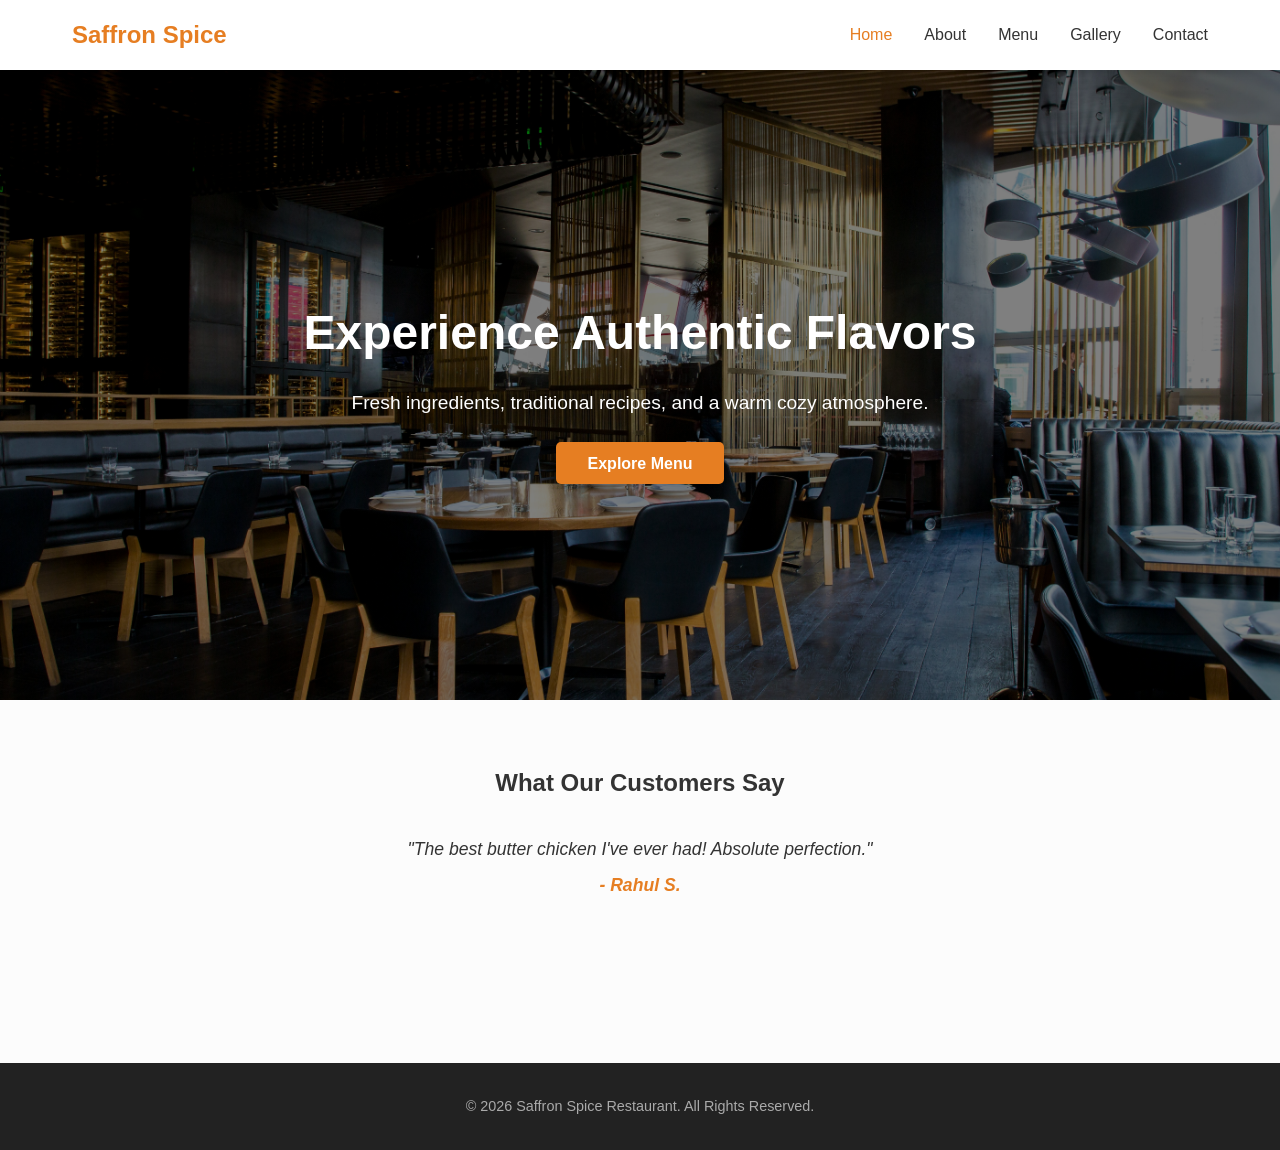
==== index.html @ 0c941eed "Complete Saffron Spice restaurant website frontend" ====
<!DOCTYPE html>
<html lang="en">
<head>
  <meta charset="UTF-8">
  <meta name="viewport" content="width=device-width, initial-scale=1.0">
  <title>Saffron Spice - Home</title>
  <link rel="stylesheet" href="Css/style.css">
</head>
<body>

  <header>
    <nav>
      <div class="logo">Saffron Spice</div>
      <ul class="nav-links">
        <li><a href="index.html" class="active">Home</a></li>
        <li><a href="about.html">About</a></li>
        <li><a href="menu.html">Menu</a></li>
        <li><a href="gallery.html">Gallery</a></li>
        <li><a href="contact.html">Contact</a></li>
      </ul>
      <div class="hamburger">&#9776;</div>
    </nav>
  </header>

  <main>
    <section class="hero" style="background: linear-gradient(rgba(0,0,0,0.5), rgba(0,0,0,0.5)), url('images/Resturent.png') center/cover; ">
      <div class="hero-content">
        <h1>Experience Authentic Flavors</h1>
        <p>Fresh ingredients, traditional recipes, and a warm cozy atmosphere.</p>
        <a href="menu.html" class="btn-primary">Explore Menu</a>
      </div>
    </section>


    <section class="testimonials">
      <h2>What Our Customers Say</h2>
      <div class="testimonial-container">
        <div class="testimonial-slide active">
          <p>"The best butter chicken I've ever had! Absolute perfection."</p>
          <span>- Rahul S.</span>
        </div>
        <div class="testimonial-slide">
          <p>"Amazing ambiance and wonderful service. Highly recommended!"</p>
          <span>- Priya M.</span>
        </div>
      </div>
    </section>
  </main>

  <footer>
    <p>&copy; 2026 Saffron Spice Restaurant. All Rights Reserved.</p>
  </footer>

  <script src="js/main.js"></script>
</body>
</html>
---- Css/style.css ----
:root {
  --primary-color: #e67e22;
  --primary-dark: #d35400;
  --text-color: #333333;
  --bg-color: #fcfcfc;
  --white: #ffffff;
  --transition: all 0.3s ease-in-out;
}

* {
  margin: 0;
  padding: 0;
  box-sizing: border-box;
}

body {
  font-family: 'Segoe UI', Tahoma, Geneva, Verdana, sans-serif;
  color: var(--text-color);
  background-color: var(--bg-color);
  line-height: 1.6;
  display: flex;
  flex-direction: column;
  min-height: 100vh;
}

main {
  flex: 1;
}

header {
  background: var(--white);
  box-shadow: 0 2px 5px rgba(0, 0, 0, 0.1);
  position: sticky;
  top: 0;
  z-index: 1000;
}

nav {
  display: flex;
  justify-content: space-between;
  align-items: center;
  max-width: 1200px;
  margin: 0 auto;
  padding: 1rem 2rem;
}

.logo {
  font-size: 1.5rem;
  font-weight: bold;
  color: var(--primary-color);
}

.nav-links {
  display: flex;
  list-style: none;
  gap: 2rem;
}

.nav-links a {
  text-decoration: none;
  color: var(--text-color);
  font-weight: 500;
  transition: var(--transition);
}

.nav-links a:hover, 
.nav-links a.active {
  color: var(--primary-color);
}

.hamburger {
  display: none;
  cursor: pointer;
  font-size: 1.8rem;
}

/* Hero Section */
.hero {
  background: linear-gradient(rgba(0, 0, 0, 0.5), rgba(0, 0, 0, 0.5)), url('../images/hero-bg.jpg') center/cover;
  height: 70vh;
  display: flex;
  align-items: center;
  justify-content: center;
  text-align: center;
  color: var(--white);
  padding: 0 1rem;
}

.hero-content h1 {
  font-size: 3rem;
  margin-bottom: 1rem;
}

.hero-content p {
  font-size: 1.2rem;
  margin-bottom: 2rem;
}

.btn-primary {
  background: var(--primary-color);
  color: var(--white);
  padding: 0.8rem 2rem;
  text-decoration: none;
  border-radius: 5px;
  font-weight: bold;
  transition: var(--transition);
}

.btn-primary:hover {
  background: var(--primary-dark);
}

/* Testimonials */
.testimonials {
  max-width: 800px;
  margin: 4rem auto;
  text-align: center;
  padding: 0 1rem;
}

.testimonials h2 {
  margin-bottom: 2rem;
}

.testimonial-container {
  position: relative;
  min-height: 100px;
}

.testimonial-slide {
  display: none;
  font-size: 1.1rem;
  font-style: italic;
}

.testimonial-slide.active {
  display: block;
}

.testimonial-slide span {
  display: block;
  margin-top: 0.5rem;
  font-weight: bold;
  color: var(--primary-color);
}

/* Footer */
footer {
  background: #222;
  color: var(--white);
  text-align: center;
  padding: 2rem 1rem;
  margin-top: 4rem;
}

footer p {
  font-size: 0.9rem;
  color: #aaa;
}

/* Responsive Styles for Mobile */
@media (max-width: 768px) {
  .nav-links {
    position: absolute;
    top: 70px;
    right: -100%;
    flex-direction: column;
    background: var(--white);
    width: 100%;
    text-align: center;
    padding: 2rem 0;
    box-shadow: 0 5px 10px rgba(0, 0, 0, 0.1);
    transition: var(--transition);
  }

  .nav-links.active {
    right: 0;
  }

  .hamburger {
    display: block;
  }

  .hero-content h1 {
    font-size: 2.2rem;
  }
}
.menu-card, .gallery-grid img {
  transition: transform 0.3s ease, box-shadow 0.3s ease;
}

.menu-card:hover, .gallery-grid img:hover {
  transform: translateY(-5px);
  box-shadow: 0 8px 20px rgba(0, 0, 0, 0.15);
}
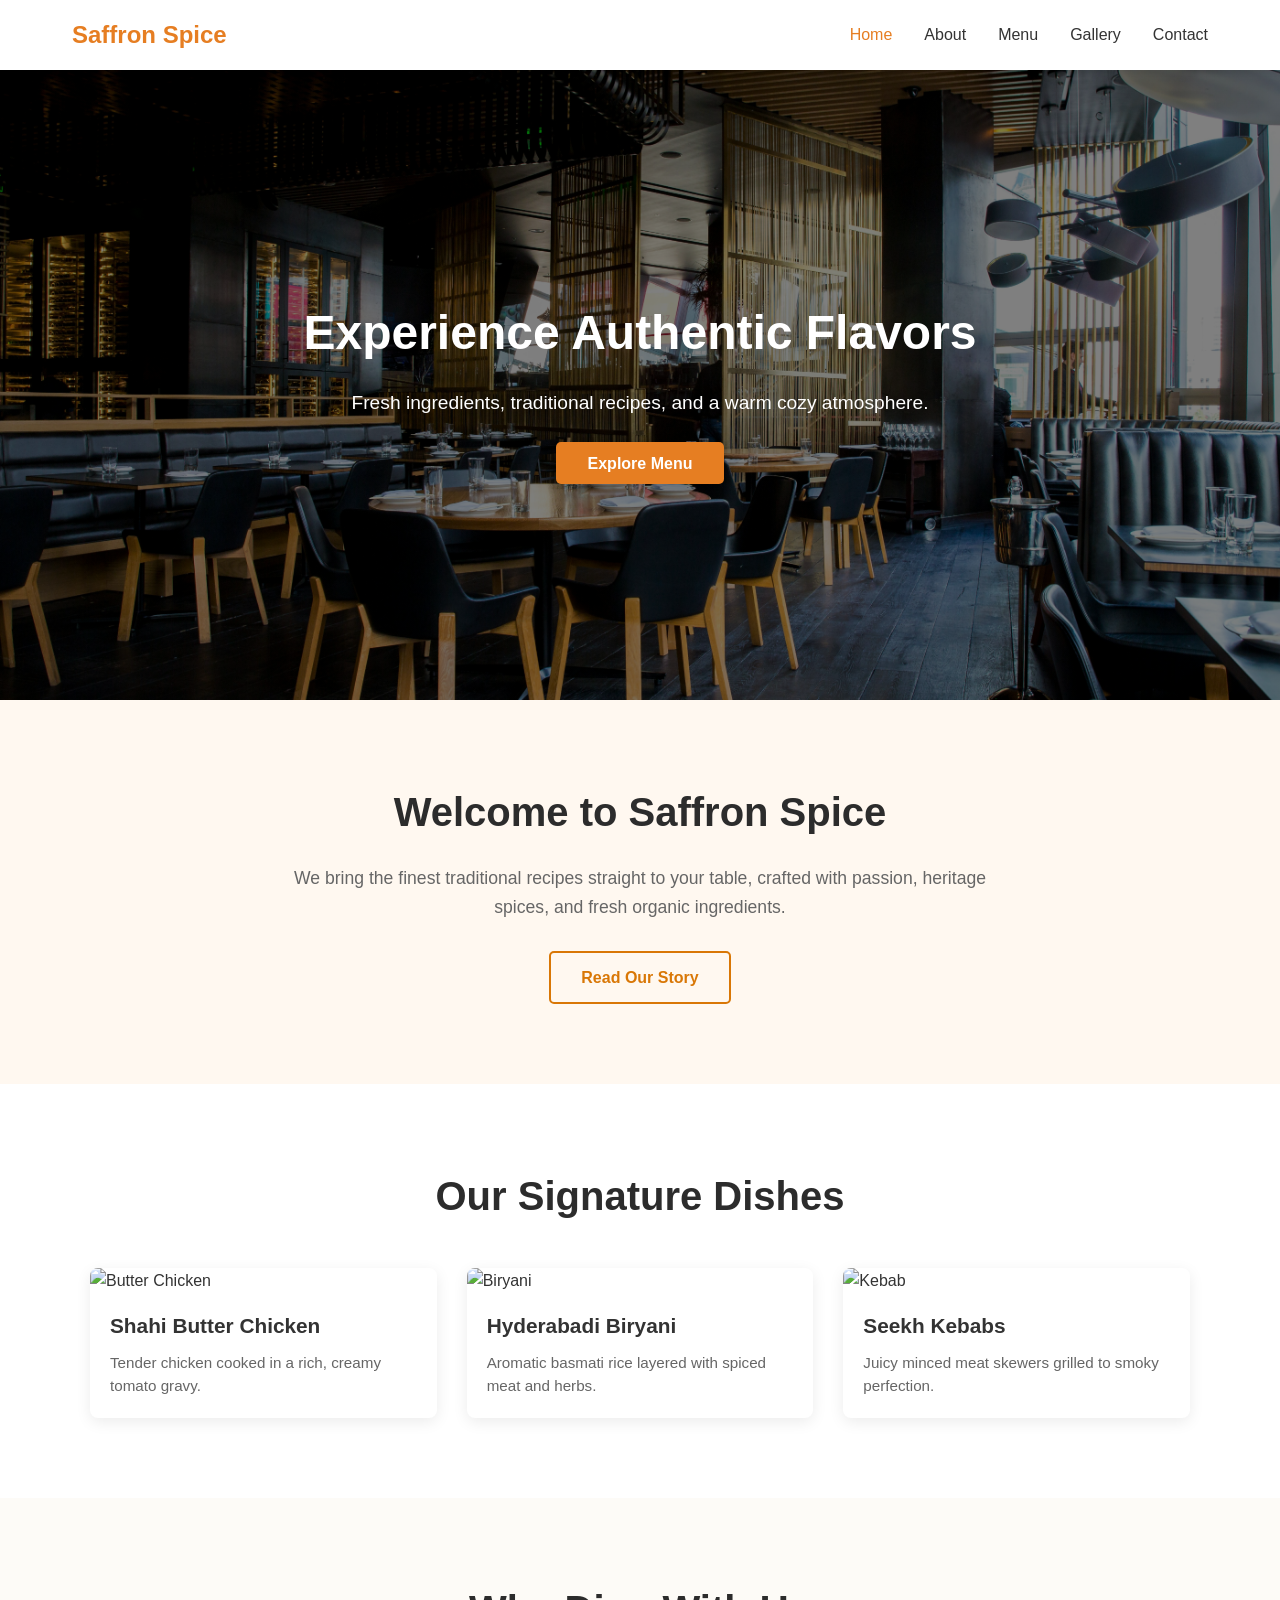
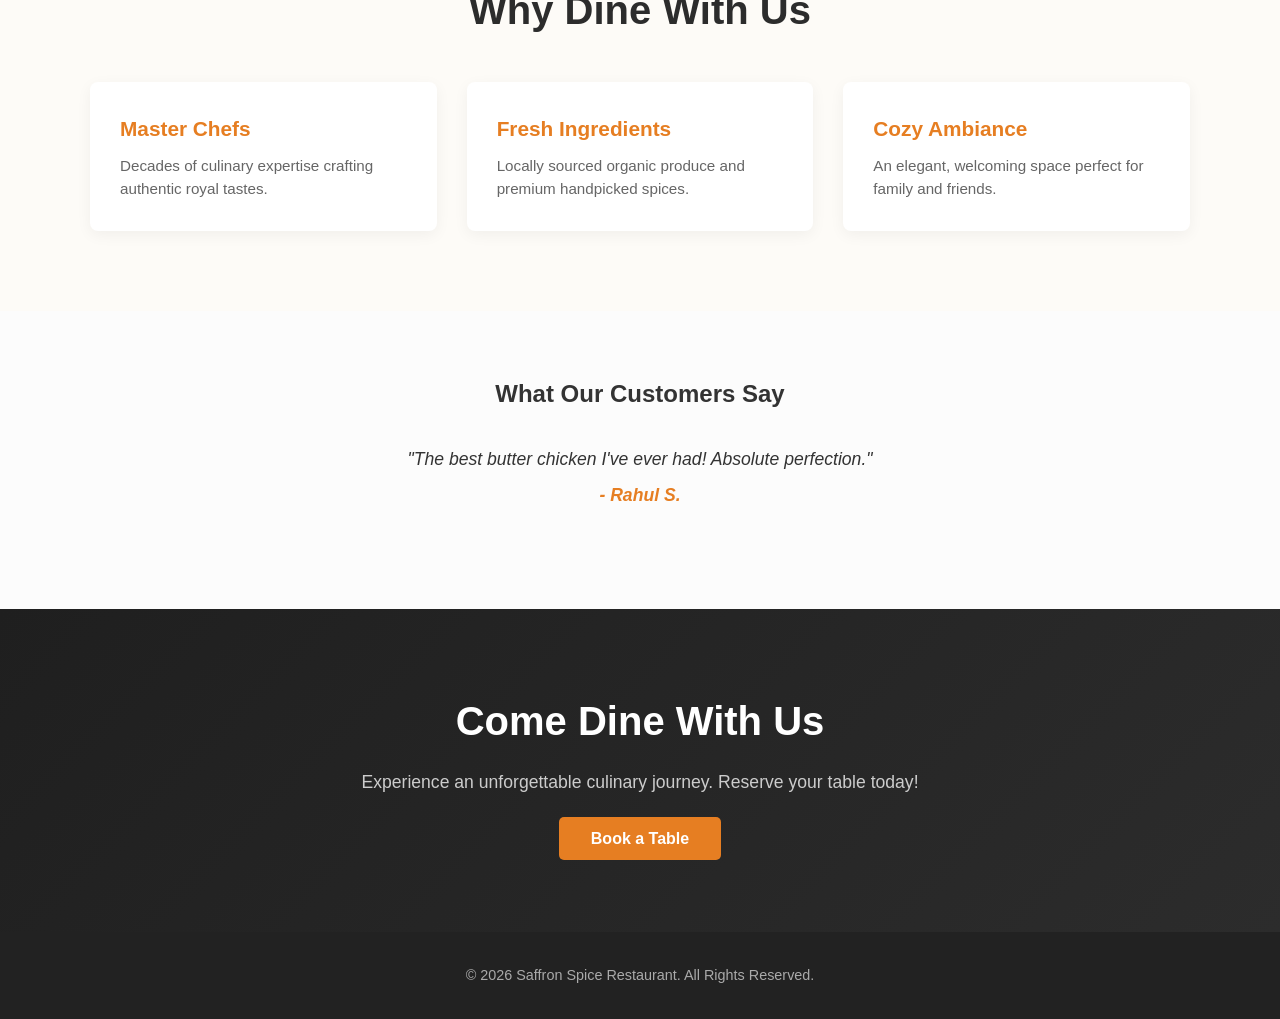
==== commit 3144245e: "Updated homepage layout, added sections and styling" ====
--- a/index.html
+++ b/index.html
@@ -23,7 +23,7 @@
   </header>
 
   <main>
-    <section class="hero" style="background: linear-gradient(rgba(0,0,0,0.5), rgba(0,0,0,0.5)), url('images/Resturent.png') center/cover; ">
+    <section class="hero" style="background: linear-gradient(rgba(0, 0, 0, 0.5), rgba(0, 0, 0, 0.5)), url('images/Resturent.png') center/cover;">
       <div class="hero-content">
         <h1>Experience Authentic Flavors</h1>
         <p>Fresh ingredients, traditional recipes, and a warm cozy atmosphere.</p>
@@ -31,6 +31,54 @@
       </div>
     </section>
 
+    <section class="about-teaser">
+      <div class="about-content">
+        <h2>Welcome to Saffron Spice</h2>
+        <p>We bring the finest traditional recipes straight to your table, crafted with passion, heritage spices, and fresh organic ingredients.</p>
+        <a href="about.html" class="btn-secondary">Read Our Story</a>
+      </div>
+    </section>
+
+    <section class="featured-dishes">
+      <h2>Our Signature Dishes</h2>
+      <div class="dish-grid">
+        <div class="dish-card">
+          <img src="images/dish1.jpg" alt="Butter Chicken">
+          <h3>Shahi Butter Chicken</h3>
+          <p>Tender chicken cooked in a rich, creamy tomato gravy.</p>
+        </div>
+        <div class="dish-card">
+          <img src="images/dish2.jpg" alt="Biryani">
+          <h3>Hyderabadi Biryani</h3>
+          <p>Aromatic basmati rice layered with spiced meat and herbs.</p>
+        </div>
+        <div class="dish-card">
+          <img src="images/dish3.jpg" alt="Kebab">
+          <h3>Seekh Kebabs</h3>
+          <p>Juicy minced meat skewers grilled to smoky perfection.</p>
+        </div>
+      </div>
+    </section>
+
+    <section class="why-choose-us">
+      <div class="features-container">
+        <h2>Why Dine With Us</h2>
+        <div class="features-grid">
+          <div class="feature-item">
+            <h3>Master Chefs</h3>
+            <p>Decades of culinary expertise crafting authentic royal tastes.</p>
+          </div>
+          <div class="feature-item">
+            <h3>Fresh Ingredients</h3>
+            <p>Locally sourced organic produce and premium handpicked spices.</p>
+          </div>
+          <div class="feature-item">
+            <h3>Cozy Ambiance</h3>
+            <p>An elegant, welcoming space perfect for family and friends.</p>
+          </div>
+        </div>
+      </div>
+    </section>
 
     <section class="testimonials">
       <h2>What Our Customers Say</h2>
@@ -45,12 +93,20 @@
         </div>
       </div>
     </section>
+
+    <section class="cta-reservation">
+      <div class="cta-content">
+        <h2>Come Dine With Us</h2>
+        <p>Experience an unforgettable culinary journey. Reserve your table today!</p>
+        <a href="contact.html" class="btn-primary">Book a Table</a>
+      </div>
+    </section>
   </main>
 
   <footer>
     <p>&copy; 2026 Saffron Spice Restaurant. All Rights Reserved.</p>
   </footer>
 
-  <script src="js/main.js"></script>
+  <script src="main.js"></script>
 </body>
 </html>
--- a/Css/style.css
+++ b/Css/style.css
@@ -74,7 +74,6 @@
   font-size: 1.8rem;
 }
 
-/* Hero Section */
 .hero {
   background: linear-gradient(rgba(0, 0, 0, 0.5), rgba(0, 0, 0, 0.5)), url('../images/hero-bg.jpg') center/cover;
   height: 70vh;
@@ -110,7 +109,6 @@
   background: var(--primary-dark);
 }
 
-/* Testimonials */
 .testimonials {
   max-width: 800px;
   margin: 4rem auto;
@@ -144,13 +142,12 @@
   color: var(--primary-color);
 }
 
-/* Footer */
 footer {
   background: #222;
   color: var(--white);
   text-align: center;
   padding: 2rem 1rem;
-  margin-top: 4rem;
+  margin-top: 0;
 }
 
 footer p {
@@ -158,7 +155,6 @@
   color: #aaa;
 }
 
-/* Responsive Styles for Mobile */
 @media (max-width: 768px) {
   .nav-links {
     position: absolute;
@@ -185,6 +181,7 @@
     font-size: 2.2rem;
   }
 }
+
 .menu-card, .gallery-grid img {
   transition: transform 0.3s ease, box-shadow 0.3s ease;
 }
@@ -192,4 +189,223 @@
 .menu-card:hover, .gallery-grid img:hover {
   transform: translateY(-5px);
   box-shadow: 0 8px 20px rgba(0, 0, 0, 0.15);
+}
+
+.about-teaser {
+  padding: 80px 20px;
+  background-color: #fff8f0;
+  text-align: center;
+}
+
+.about-teaser .about-content {
+  max-width: 700px;
+  margin: 0 auto;
+}
+
+.about-teaser h2 {
+  font-size: 2.5rem;
+  color: #2c2c2c;
+  margin-bottom: 20px;
+}
+
+.about-teaser p {
+  font-size: 1.1rem;
+  color: #666;
+  line-height: 1.6;
+  margin-bottom: 30px;
+}
+
+.btn-secondary {
+  display: inline-block;
+  padding: 12px 30px;
+  background-color: transparent;
+  color: #d97706;
+  border: 2px solid #d97706;
+  text-decoration: none;
+  font-weight: bold;
+  border-radius: 5px;
+  transition: all 0.3s ease;
+}
+
+.btn-secondary:hover {
+  background-color: #d97706;
+  color: #fff;
+}
+
+.featured-dishes {
+  padding: 80px 20px;
+  background-color: #ffffff;
+  text-align: center;
+}
+
+.featured-dishes h2 {
+  font-size: 2.5rem;
+  color: #2c2c2c;
+  margin-bottom: 40px;
+}
+
+.dish-grid {
+  display: grid;
+  grid-template-columns: repeat(auto-fit, minmax(280px, 1fr));
+  gap: 30px;
+  max-width: 1100px;
+  margin: 0 auto;
+}
+
+.dish-card {
+  background: #fff;
+  border-radius: 8px;
+  overflow: hidden;
+  box-shadow: 0 4px 15px rgba(0, 0, 0, 0.08);
+  transition: transform 0.3s ease;
+  text-align: left;
+}
+
+.dish-card:hover {
+  transform: translateY(-5px);
+}
+
+.dish-card img {
+  width: 100%;
+  height: 200px;
+  object-fit: cover;
+}
+
+.dish-card h3 {
+  font-size: 1.3rem;
+  color: #333;
+  margin: 15px 20px 10px 20px;
+}
+
+.dish-card p {
+  font-size: 0.95rem;
+  color: #666;
+  margin: 0 20px 20px 20px;
+  line-height: 1.5;
+}
+
+.why-choose-us {
+  padding: 80px 20px;
+  background-color: #fdfbf7;
+  text-align: center;
+}
+
+.features-container {
+  max-width: 1100px;
+  margin: 0 auto;
+}
+
+.why-choose-us h2 {
+  font-size: 2.5rem;
+  color: #2c2c2c;
+  margin-bottom: 40px;
+}
+
+.features-grid {
+  display: grid;
+  grid-template-columns: repeat(auto-fit, minmax(280px, 1fr));
+  gap: 30px;
+}
+
+.feature-item {
+  background: #ffffff;
+  padding: 30px;
+  border-radius: 8px;
+  box-shadow: 0 4px 15px rgba(0, 0, 0, 0.05);
+  text-align: left;
+  transition: transform 0.3s ease;
+}
+
+.feature-item:hover {
+  transform: translateY(-5px);
+}
+
+.feature-item h3 {
+  font-size: 1.3rem;
+  color: var(--primary-color);
+  margin-bottom: 10px;
+}
+
+.feature-item p {
+  font-size: 0.95rem;
+  color: #666;
+  line-height: 1.5;
+}
+
+.cta-reservation {
+  padding: 80px 20px;
+  text-align: center;
+  color: #ffffff;
+  background: linear-gradient(135deg, #1f1f1f 0%, #2c2c2c 100%);
+  margin-bottom: 0;
+}
+
+.cta-content {
+  max-width: 600px;
+  margin: 0 auto;
+}
+
+.cta-reservation h2 {
+  font-size: 2.5rem;
+  margin-bottom: 15px;
+  color: #ffffff;
+}
+
+.cta-reservation p {
+  font-size: 1.1rem;
+  margin-bottom: 30px;
+  color: #cccccc;
+}
+.about-section {
+  padding: 100px 20px;
+  background-color: #fff8f0;
+}
+
+.about-container {
+  max-width: 1100px;
+  margin: 0 auto;
+  display: grid;
+  grid-template-columns: repeat(auto-fit, minmax(280px, 1fr));
+  gap: 50px;
+  align-items: center;
+}
+
+.about-text h2 {
+  font-size: 2.5rem;
+  color: #2c2c2c;
+  margin-bottom: 20px;
+}
+
+.about-text p {
+  font-size: 1.05rem;
+  color: #666;
+  line-height: 1.7;
+  margin-bottom: 20px;
+}
+
+.about-features-grid {
+  display: flex;
+  flex-direction: column;
+  gap: 20px;
+}
+
+.about-card {
+  background: #ffffff;
+  padding: 25px;
+  border-radius: 8px;
+  box-shadow: 0 4px 15px rgba(0, 0, 0, 0.05);
+  border-left: 4px solid var(--primary-color);
+}
+
+.about-card h3 {
+  font-size: 1.4rem;
+  color: var(--primary-color);
+  margin-bottom: 8px;
+}
+
+.about-card p {
+  font-size: 0.95rem;
+  color: #666;
+  margin: 0;
+  line-height: 1.5;
 }
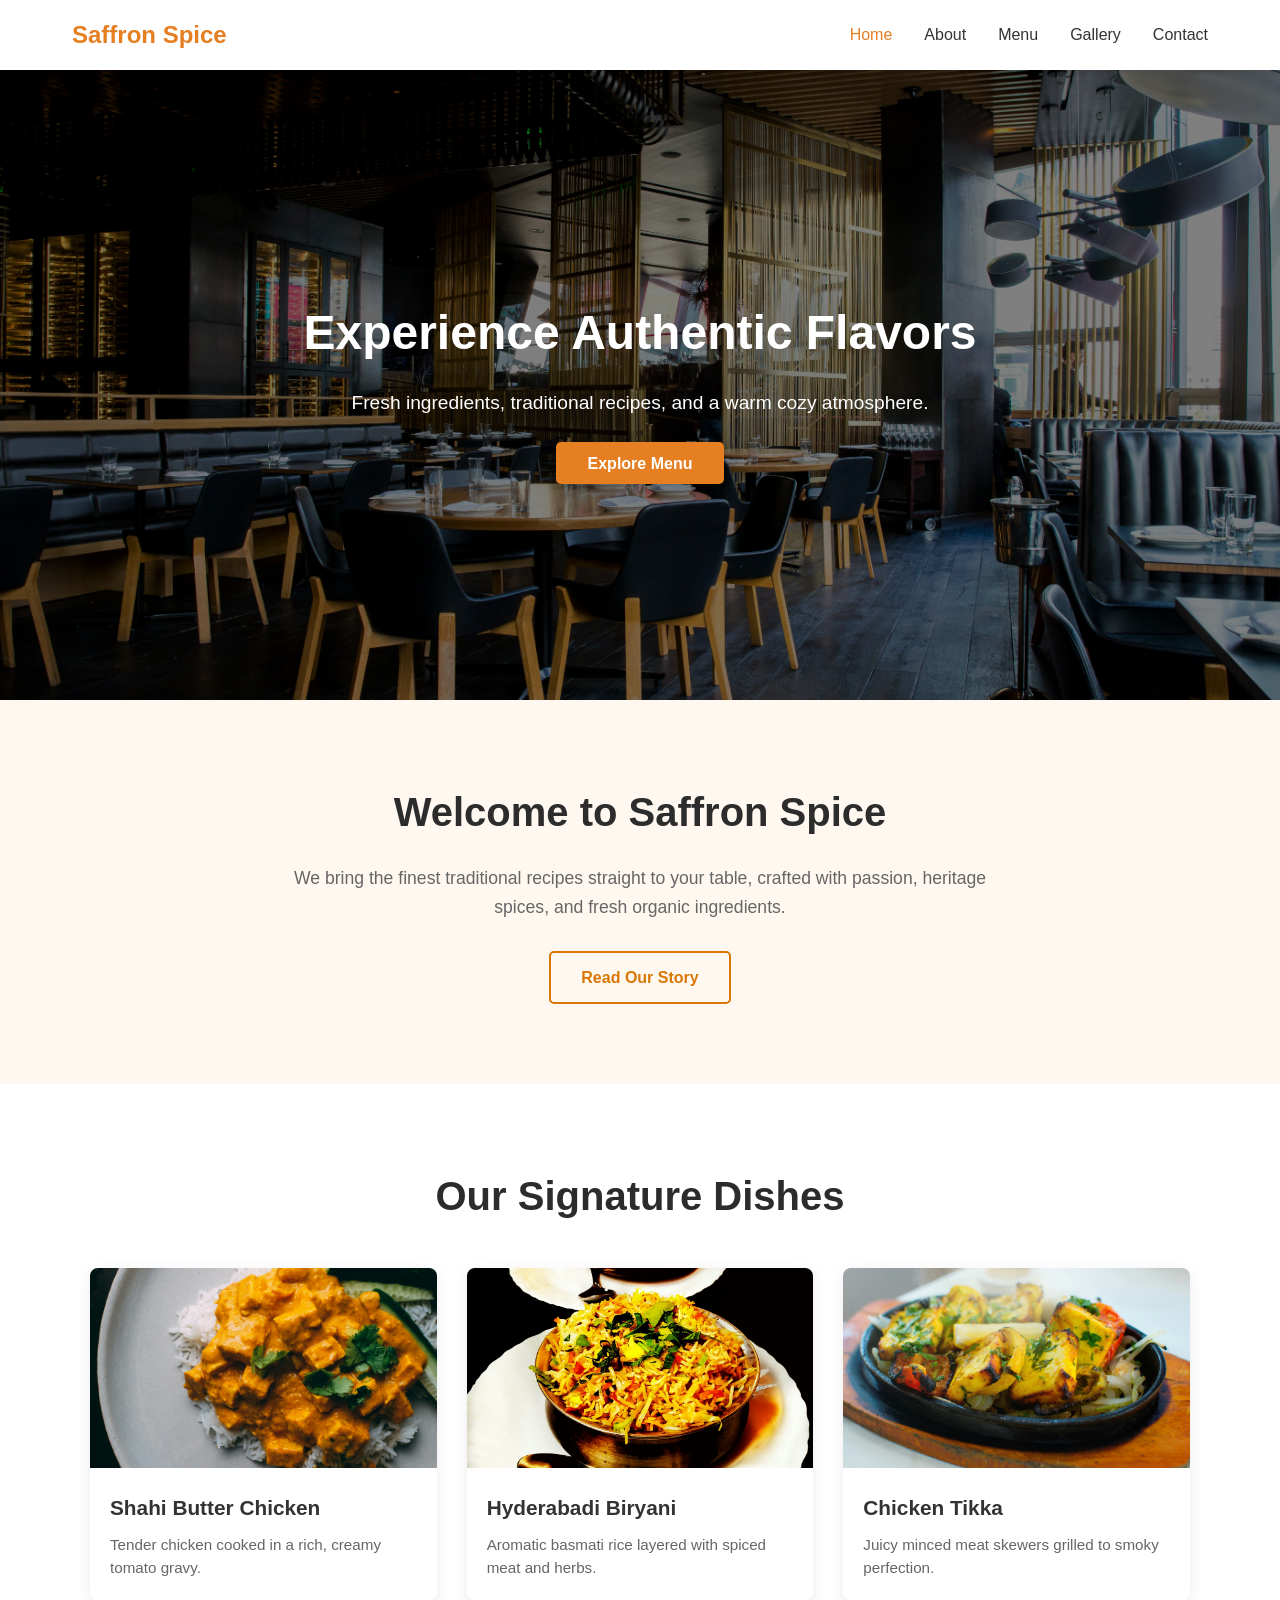
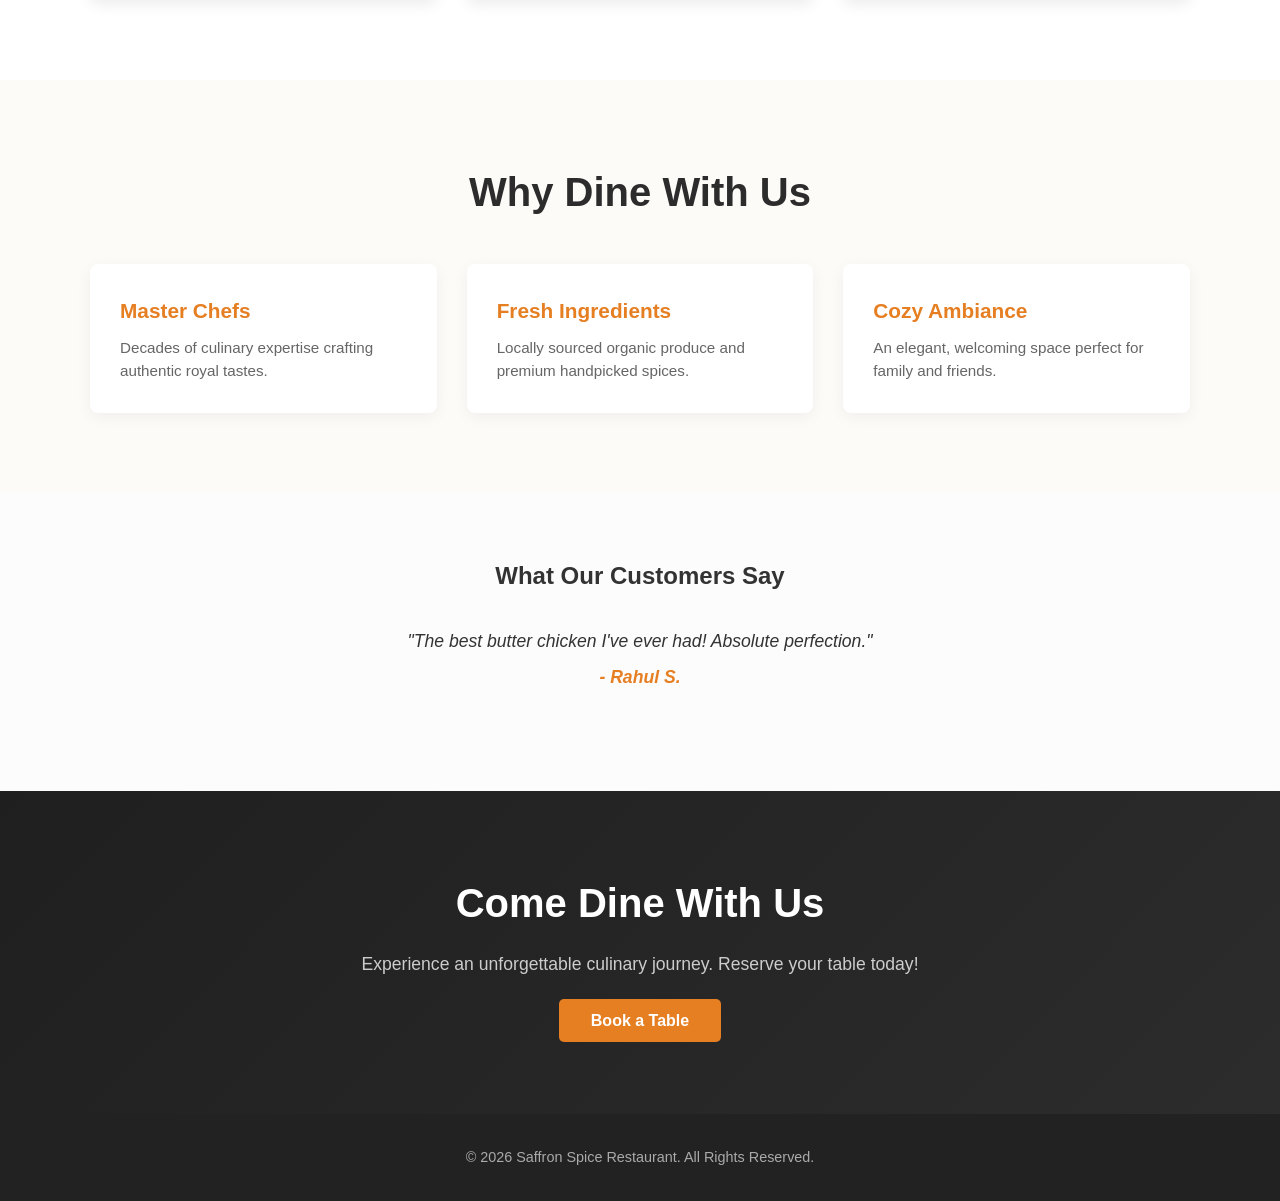
==== commit 4edc3be8: "Update website layout and design sections" ====
--- a/index.html
+++ b/index.html
@@ -43,18 +43,18 @@
       <h2>Our Signature Dishes</h2>
       <div class="dish-grid">
         <div class="dish-card">
-          <img src="images/dish1.jpg" alt="Butter Chicken">
+          <img src="images/Buffer.png" alt="Butter Chicken">
           <h3>Shahi Butter Chicken</h3>
           <p>Tender chicken cooked in a rich, creamy tomato gravy.</p>
         </div>
         <div class="dish-card">
-          <img src="images/dish2.jpg" alt="Biryani">
+          <img src="images/Briyani.png" alt="Biryani">
           <h3>Hyderabadi Biryani</h3>
           <p>Aromatic basmati rice layered with spiced meat and herbs.</p>
         </div>
         <div class="dish-card">
-          <img src="images/dish3.jpg" alt="Kebab">
-          <h3>Seekh Kebabs</h3>
+          <img src="images/Tikka.png" alt="Chicken Tikka">
+          <h3>Chicken Tikka</h3>
           <p>Juicy minced meat skewers grilled to smoky perfection.</p>
         </div>
       </div>
